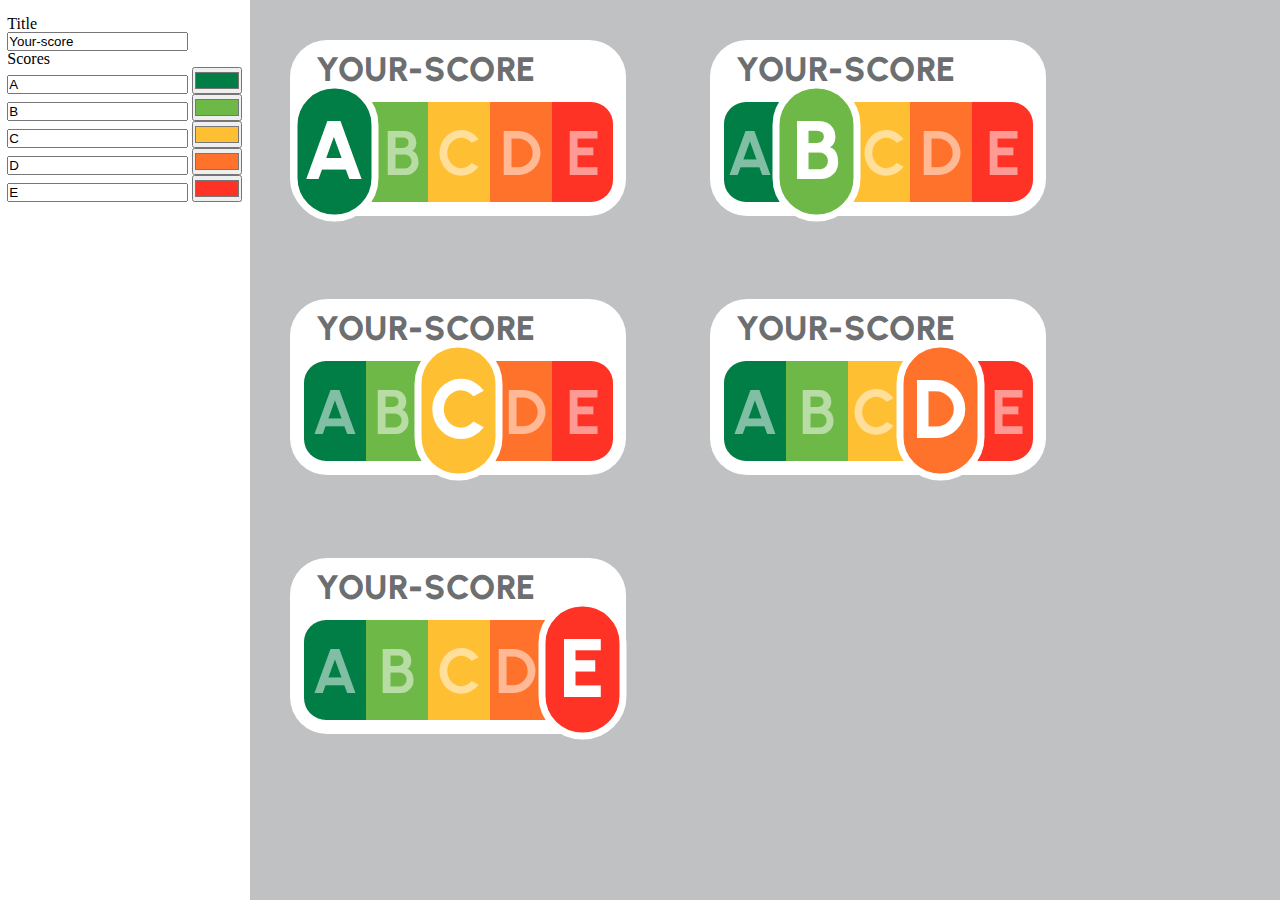
==== index.html @ 67f6fea9 "Add parameters" ====
<html>
  <head>
    <title>Your-score</title>
    <link rel="preconnect" href="https://fonts.googleapis.com" />
    <link rel="preconnect" href="https://fonts.gstatic.com" crossorigin />
    <link
      href="https://fonts.googleapis.com/css2?family=Urbanist:wght@700;800&display=swap"
      rel="stylesheet"
    />
    <style>
      * {
        line-height: 1;
        margin: 0;
        padding: 0;
      }

      body {
        display: flex;
        flex-direction: row;
      }

      #parameters {
        background-color: white;
        flex: 0 0 auto;
        padding: 1em 1ex;
      }

      #preview {
        background-color: rgb(191, 193, 195);
        flex: 1 1 auto;
      }

      #scores {
        list-style: none;
      }
    </style>
  </head>
  <body>
    <form id="parameters">
      <label for="caption">Title</label><br />
      <input type="text" name="caption" value="Your-score" /><br />

      <label>Scores</label>
      <ol id="scores">
        <li data-score="0">
          <input type="text" name="mark" value="A" />
          <input type="color" name="mark" value="#007e46" />
        </li>
        <li data-score="1">
          <input type="text" name="mark" value="B" />
          <input type="color" name="mark" value="#6eb848" />
        </li>
        <li data-score="2">
          <input type="text" name="mark" value="C" />
          <input type="color" name="mark" value="#ffbf32" />
        </li>
        <li data-score="3">
          <input type="text" name="mark" value="D" />
          <input type="color" name="mark" value="#ff722b" />
        </li>
        <li data-score="4">
          <input type="text" name="mark" value="E" />
          <input type="color" name="mark" value="#ff3226" />
        </li>
      </ol>
    </form>

    <div id="preview"></div>

    <template id="template">
      <svg width="416" height="256" viewBox="0 0 416 256">
        <style>
          .caption {
            fill: rgb(108, 110, 112);
            font: normal 800 34px/1 "Urbanist", sans-serif;
            letter-spacing: 0.6;
            text-transform: uppercase;
          }
          .main {
            overflow: visible;
          }
          .main .score {
            visibility: hidden;
          }
          .main .score.main {
            visibility: visible;
          }
          .score rect {
            height: 100;
            width: 62;
          }
          .score text {
            fill: white;
            fill-opacity: 0.5;
            font: normal 700 63px/1 "Urbanist", sans-serif;
            text-anchor: middle;
            text-transform: uppercase;
          }
          .score.main {
            clip-path: none;
          }
          .score.main rect {
            height: 133;
            border-radius: 40px;
            rx: 40;
            stroke: white;
            stroke-width: 7;
            transform: translate(-10px, -17px);
            width: 81;
          }
          .score.main text {
            fill-opacity: 1;
            font: normal 800 83px/1 "Urbanist", sans-serif;
            transform: translate(-1px, 4px);
          }
          .score.lower text {
            transform: translate(5px);
          }
          .score.upper text {
            transform: translate(-5px);
          }
          .s0 {
            fill: rgb(0, 126, 70);
          }
          .s1 {
            fill: rgb(110, 184, 72);
          }
          .s2 {
            fill: rgb(255, 191, 50);
          }
          .s3 {
            fill: rgb(255, 114, 43);
          }
          .s4 {
            fill: rgb(255, 50, 38);
          }
        </style>

        <rect
          x="40"
          y="40"
          width="336"
          height="176"
          rx="37"
          fill="rgba(255,255,255,1)"
        />

        <text x="66" y="81" class="caption">Your-score</text>

        <svg x="54" y="102" clip-path="url(#clipScores)">
          <clipPath id="clipScores" clipPathUnits="userSpaceOnUse">
            <rect x="0" y="0" width="309" height="100" rx="22" />
          </clipPath>
          <g class="score s0" transform="translate(0)">
            <rect />
            <text x="31" y="73">A</text>
          </g>
          <g class="score s1" transform="translate(62)">
            <rect />
            <text x="31" y="73">B</text>
          </g>
          <g class="score s2" transform="translate(124)">
            <rect />
            <text x="31" y="73">C</text>
          </g>
          <g class="score s3" transform="translate(186)">
            <rect />
            <text x="31" y="73">D</text>
          </g>
          <g class="score s4" transform="translate(248)">
            <rect />
            <text x="31" y="73">E</text>
          </g>
        </svg>

        <svg class="main" x="54" y="102">
          <g class="score s0" transform="translate(0)">
            <rect />
            <text x="31" y="73">A</text>
          </g>
          <g class="score s1" transform="translate(62)">
            <rect />
            <text x="31" y="73">B</text>
          </g>
          <g class="score s2" transform="translate(124)">
            <rect />
            <text dx="31" y="73">C</text>
          </g>
          <g class="score s3" transform="translate(186)">
            <rect />
            <text x="31" y="73">D</text>
          </g>
          <g class="score s4" transform="translate(248)">
            <rect />
            <text x="31" y="73">E</text>
          </g>
        </svg>
      </svg>
    </template>

    <script defer>
      const scores = {
        caption: "Your-score",
        length: 5,
        0: { mark: "A", color: "#007e46" },
        1: { mark: "B", color: "#6eb848" },
        2: { mark: "C", color: "#ffbf32" },
        3: { mark: "D", color: "#ff722b" },
        4: { mark: "E", color: "#ff3226" },
      }

      document.forms.parameters.elements.caption.addEventListener(
        "input",
        (event) => {
          const caption = event.target.value

          if (caption) {
            scores.caption = caption
            draw()
          }
        }
      )
      document.getElementById("scores").addEventListener("input", (event) => {
        const score = event.target.parentElement.dataset["score"]
        const name = event.target.name
        const value = event.target.value
        if (value) {
          scores[score][name] = value
          draw()
        }
      })

      function draw() {
        document.title = scores.caption

        const template = document.getElementById("template")
        const preview = document.getElementById("preview")

        for (
          let s = 0;
          s < Math.max(scores.length, preview.children.length);
          s++
        ) {
          const oldLabel = preview.children[s]
          const newLabel = template.content.cloneNode(true)

          if (!newLabel) {
            oldLabel.remove()
            break;
          }

          for (const element of newLabel.querySelectorAll(".caption"))
            element.textContent = scores.caption

          for (const mark of newLabel.querySelectorAll(`.score.s${s} text`))
            mark.textContent = String(scores[s].mark)[0]

          newLabel.querySelector(`.score.s${s - 1}`)?.classList.add("upper")
          newLabel.querySelector(`.main .score.s${s}`)?.classList.add("main")
          newLabel.querySelector(`.score.s${s + 1}`)?.classList.add("lower")

          if (oldLabel) oldLabel.replaceWith(newLabel)
          else preview.appendChild(newLabel)
        }
      }

      draw()
    </script>
  </body>
</html>
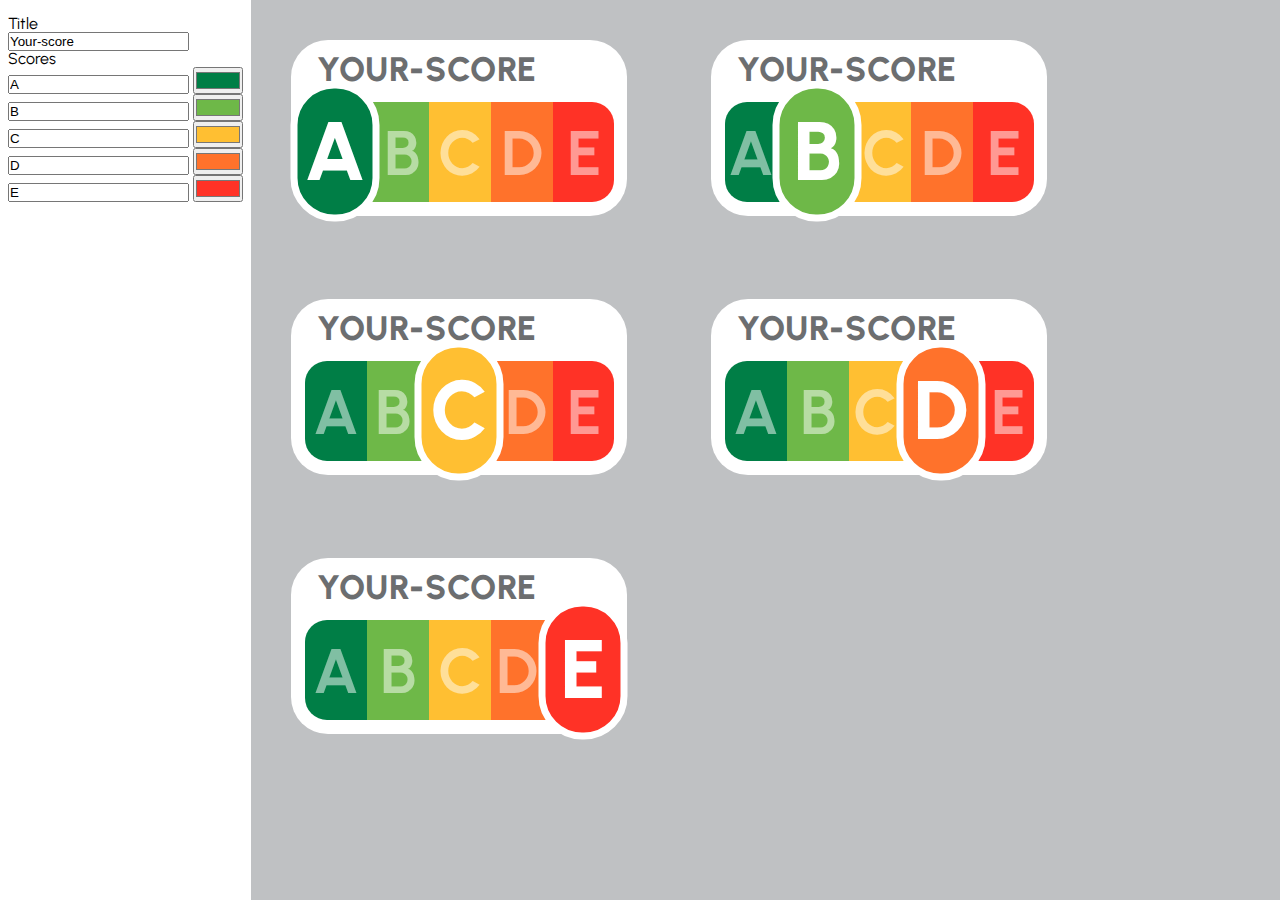
==== commit 9d080a7e: "Update letters and colors" ====
--- a/index.html
+++ b/index.html
@@ -17,6 +17,7 @@
       body {
         display: flex;
         flex-direction: row;
+        font-family: "Urbanist", sans-serif;
       }
 
       #parameters {
@@ -28,6 +29,7 @@
       #preview {
         background-color: rgb(191, 193, 195);
         flex: 1 1 auto;
+        overflow-y: auto;
       }
 
       #scores {
@@ -44,23 +46,23 @@
       <ol id="scores">
         <li data-score="0">
           <input type="text" name="mark" value="A" />
-          <input type="color" name="mark" value="#007e46" />
+          <input type="color" name="color" value="#007e46" />
         </li>
         <li data-score="1">
           <input type="text" name="mark" value="B" />
-          <input type="color" name="mark" value="#6eb848" />
+          <input type="color" name="color" value="#6eb848" />
         </li>
         <li data-score="2">
           <input type="text" name="mark" value="C" />
-          <input type="color" name="mark" value="#ffbf32" />
+          <input type="color" name="color" value="#ffbf32" />
         </li>
         <li data-score="3">
           <input type="text" name="mark" value="D" />
-          <input type="color" name="mark" value="#ff722b" />
+          <input type="color" name="color" value="#ff722b" />
         </li>
         <li data-score="4">
           <input type="text" name="mark" value="E" />
-          <input type="color" name="mark" value="#ff3226" />
+          <input type="color" name="color" value="#ff3226" />
         </li>
       </ol>
     </form>
@@ -105,16 +107,16 @@
             rx: 40;
             stroke: white;
             stroke-width: 7;
-            transform: translate(-10px, -17px);
-            width: 81;
+            transform: translate(-11px, -17px);
+            width: 82;
           }
           .score.main text {
             fill-opacity: 1;
             font: normal 800 83px/1 "Urbanist", sans-serif;
-            transform: translate(-1px, 4px);
+            transform: translate(-1px, 5px);
           }
           .score.lower text {
-            transform: translate(5px);
+            transform: translate(4px);
           }
           .score.upper text {
             transform: translate(-5px);
@@ -176,23 +178,23 @@
         <svg class="main" x="54" y="102">
           <g class="score s0" transform="translate(0)">
             <rect />
-            <text x="31" y="73">A</text>
+            <text x="31" y="73">M</text>
           </g>
           <g class="score s1" transform="translate(62)">
             <rect />
-            <text x="31" y="73">B</text>
+            <text x="31" y="73">W</text>
           </g>
           <g class="score s2" transform="translate(124)">
             <rect />
-            <text dx="31" y="73">C</text>
+            <text dx="31" y="73">X</text>
           </g>
           <g class="score s3" transform="translate(186)">
             <rect />
-            <text x="31" y="73">D</text>
+            <text x="31" y="73">Y</text>
           </g>
           <g class="score s4" transform="translate(248)">
             <rect />
-            <text x="31" y="73">E</text>
+            <text x="31" y="73">Z</text>
           </g>
         </svg>
       </svg>
@@ -209,6 +211,8 @@
         4: { mark: "E", color: "#ff3226" },
       }
 
+      document.addEventListener("DOMContentLoaded", draw)
+
       document.forms.parameters.elements.caption.addEventListener(
         "input",
         (event) => {
@@ -220,10 +224,12 @@
           }
         }
       )
+
       document.getElementById("scores").addEventListener("input", (event) => {
         const score = event.target.parentElement.dataset["score"]
         const name = event.target.name
         const value = event.target.value
+        console.log({ score, name, value })
         if (value) {
           scores[score][name] = value
           draw()
@@ -235,36 +241,55 @@
 
         const template = document.getElementById("template")
         const preview = document.getElementById("preview")
+        let oldLabel
+        let newLabel
 
         for (
           let s = 0;
           s < Math.max(scores.length, preview.children.length);
           s++
         ) {
-          const oldLabel = preview.children[s]
-          const newLabel = template.content.cloneNode(true)
-
+          oldLabel = preview.children[s]
+          newLabel = template.content.cloneNode(true)
+          if (noMoreLabels()) break
+          setScoreCaption()
+          setScoreLetters()
+          highlightMainScore(s)
+          addNewLabel()
+        }
+
+        function noMoreLabels() {
           if (!newLabel) {
             oldLabel.remove()
-            break;
-          }
-
+            return true
+          }
+        }
+
+        function setScoreCaption() {
           for (const element of newLabel.querySelectorAll(".caption"))
             element.textContent = scores.caption
-
-          for (const mark of newLabel.querySelectorAll(`.score.s${s} text`))
-            mark.textContent = String(scores[s].mark)[0]
-
+        }
+
+        function setScoreLetters() {
+          for (let s = 0; s < scores.length; s++) {
+            for (const mark of newLabel.querySelectorAll(`.score.s${s} text`))
+              mark.textContent = scores[s].mark[0]
+            for (const rect of newLabel.querySelectorAll(`.score.s${s} rect`))
+              rect.style.fill = scores[s].color
+          }
+        }
+
+        function highlightMainScore(s) {
           newLabel.querySelector(`.score.s${s - 1}`)?.classList.add("upper")
           newLabel.querySelector(`.main .score.s${s}`)?.classList.add("main")
           newLabel.querySelector(`.score.s${s + 1}`)?.classList.add("lower")
-
+        }
+
+        function addNewLabel() {
           if (oldLabel) oldLabel.replaceWith(newLabel)
           else preview.appendChild(newLabel)
         }
       }
-
-      draw()
     </script>
   </body>
 </html>
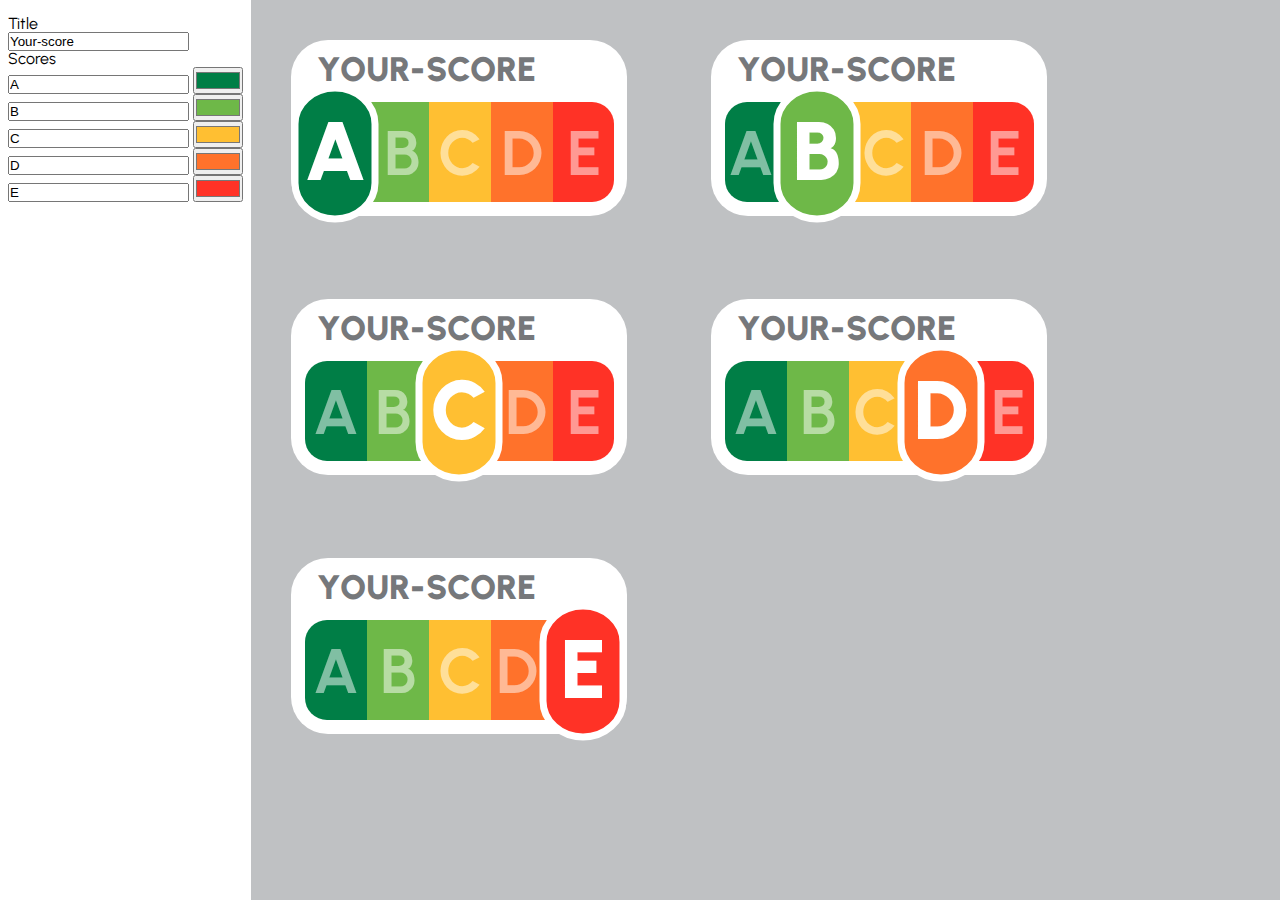
==== commit 92a27ed7: "Load and save from uri" ====
--- a/index.html
+++ b/index.html
@@ -4,7 +4,7 @@
     <link rel="preconnect" href="https://fonts.googleapis.com" />
     <link rel="preconnect" href="https://fonts.gstatic.com" crossorigin />
     <link
-      href="https://fonts.googleapis.com/css2?family=Urbanist:wght@700;800&display=swap"
+      href="https://fonts.googleapis.com/css2?family=Urbanist:wght@700;900&display=swap"
       rel="stylesheet"
     />
     <style>
@@ -73,8 +73,8 @@
       <svg width="416" height="256" viewBox="0 0 416 256">
         <style>
           .caption {
-            fill: rgb(108, 110, 112);
-            font: normal 800 34px/1 "Urbanist", sans-serif;
+            fill: rgb(118, 120, 123);
+            font: normal 900 34px/1 "Urbanist", sans-serif;
             letter-spacing: 0.6;
             text-transform: uppercase;
           }
@@ -102,17 +102,18 @@
             clip-path: none;
           }
           .score.main rect {
-            height: 133;
+            height: 131;
             border-radius: 40px;
             rx: 40;
+            ry: 36;
             stroke: white;
             stroke-width: 7;
-            transform: translate(-11px, -17px);
-            width: 82;
+            transform: translate(-10px, -14px);
+            width: 80;
           }
           .score.main text {
             fill-opacity: 1;
-            font: normal 800 83px/1 "Urbanist", sans-serif;
+            font: normal 900 83px/1 "Urbanist", sans-serif;
             transform: translate(-1px, 5px);
           }
           .score.lower text {
@@ -200,7 +201,7 @@
       </svg>
     </template>
 
-    <script defer>
+    <script>
       const scores = {
         caption: "Your-score",
         length: 5,
@@ -211,7 +212,11 @@
         4: { mark: "E", color: "#ff3226" },
       }
 
-      document.addEventListener("DOMContentLoaded", draw)
+      document.addEventListener("DOMContentLoaded", () => {
+        loadScores()
+        updateInputs()
+        drawLabels()
+      })
 
       document.forms.parameters.elements.caption.addEventListener(
         "input",
@@ -220,7 +225,7 @@
 
           if (caption) {
             scores.caption = caption
-            draw()
+            drawLabels()
           }
         }
       )
@@ -229,14 +234,15 @@
         const score = event.target.parentElement.dataset["score"]
         const name = event.target.name
         const value = event.target.value
-        console.log({ score, name, value })
+
         if (value) {
           scores[score][name] = value
-          draw()
+          drawLabels()
+          saveScores()
         }
       })
 
-      function draw() {
+      function drawLabels() {
         document.title = scores.caption
 
         const template = document.getElementById("template")
@@ -290,6 +296,40 @@
           else preview.appendChild(newLabel)
         }
       }
+
+      function saveScores() {
+        const params = []
+        for (let i = 0; i < scores.length; i++)
+          params.push(`${scores[i].mark}:${scores[i].color.replace(/^\#/, "")}`)
+        const state = `${encodeURIComponent(scores.caption)};${params.join(
+          ","
+        )}`
+        history.replaceState({}, undefined, `#${state}`)
+      }
+
+      function loadScores() {
+        const state = location.hash.replace(/^\#/, "")
+        if (!state) return
+
+        const [caption, params] = state.split(";")
+        scores.caption = caption
+        params.split(",").forEach((param, s) => {
+          const [mark, color] = param.split(":")
+          scores[s] = {
+            mark,
+            color: `#${color}`,
+          }
+          scores.length = s + 1
+        })
+      }
+
+      function updateInputs() {
+        document.forms.parameters.elements.caption.value = scores.caption
+        for (let s = 0; s < scores.length; s++) {
+          document.forms.parameters.elements.mark[s].value = scores[s].mark
+          document.forms.parameters.elements.color[s].value = scores[s].color
+        }
+      }
     </script>
   </body>
 </html>
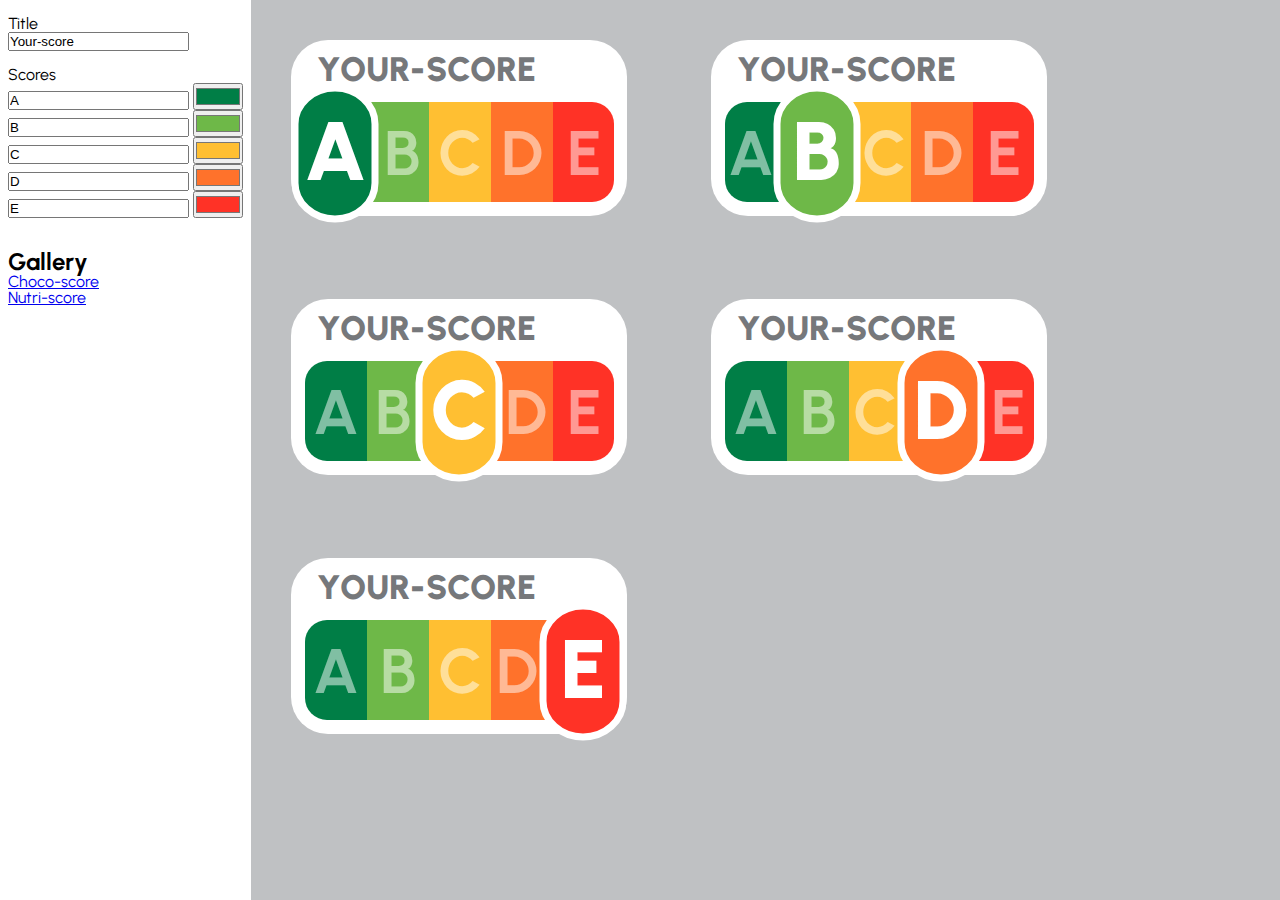
==== commit cba96f8a: "Add gallery" ====
--- a/index.html
+++ b/index.html
@@ -20,9 +20,12 @@
         font-family: "Urbanist", sans-serif;
       }
 
-      #parameters {
+      #sidebar {
         background-color: white;
+        display: flex;
         flex: 0 0 auto;
+        flex-direction: column;
+        gap: 2em;
         padding: 1em 1ex;
       }
 
@@ -38,34 +41,48 @@
     </style>
   </head>
   <body>
-    <form id="parameters">
-      <label for="caption">Title</label><br />
-      <input type="text" name="caption" value="Your-score" /><br />
-
-      <label>Scores</label>
-      <ol id="scores">
-        <li data-score="0">
-          <input type="text" name="mark" value="A" />
-          <input type="color" name="color" value="#007e46" />
-        </li>
-        <li data-score="1">
-          <input type="text" name="mark" value="B" />
-          <input type="color" name="color" value="#6eb848" />
-        </li>
-        <li data-score="2">
-          <input type="text" name="mark" value="C" />
-          <input type="color" name="color" value="#ffbf32" />
-        </li>
-        <li data-score="3">
-          <input type="text" name="mark" value="D" />
-          <input type="color" name="color" value="#ff722b" />
-        </li>
-        <li data-score="4">
-          <input type="text" name="mark" value="E" />
-          <input type="color" name="color" value="#ff3226" />
-        </li>
-      </ol>
-    </form>
+    <div id="sidebar">
+      <form name="parameters">
+        <label for="caption">Title</label><br />
+        <input type="text" name="caption" value="Your-score" /><br />
+        <br />
+        <label>Scores</label><br />
+        <ol id="scores">
+          <li data-score="0">
+            <input type="text" name="mark" value="A" />
+            <input type="color" name="color" value="#007e46" />
+          </li>
+          <li data-score="1">
+            <input type="text" name="mark" value="B" />
+            <input type="color" name="color" value="#6eb848" />
+          </li>
+          <li data-score="2">
+            <input type="text" name="mark" value="C" />
+            <input type="color" name="color" value="#ffbf32" />
+          </li>
+          <li data-score="3">
+            <input type="text" name="mark" value="D" />
+            <input type="color" name="color" value="#ff722b" />
+          </li>
+          <li data-score="4">
+            <input type="text" name="mark" value="E" />
+            <input type="color" name="color" value="#ff3226" />
+          </li>
+        </ol>
+      </form>
+
+      <div>
+        <h2>Gallery</h2>
+        <nav>
+          <a href="#Choco-score;5:481414,4:68322c,3:966f4f,2:ecb555,1:ffdd94"
+            >Choco-score</a
+          ><br />
+          <a href="#Nutri-score;A:007e46,B:6eb848,C:ffbf32,D:ff722b,E:ff3226"
+            >Nutri-score</a
+          ><br />
+        </nav>
+      </div>
+    </div>
 
     <div id="preview"></div>
 
@@ -212,11 +229,9 @@
         4: { mark: "E", color: "#ff3226" },
       }
 
-      document.addEventListener("DOMContentLoaded", () => {
-        loadScores()
-        updateInputs()
-        drawLabels()
-      })
+      addEventListener("hashchange", init)
+
+      document.addEventListener("DOMContentLoaded", init)
 
       document.forms.parameters.elements.caption.addEventListener(
         "input",
@@ -241,6 +256,12 @@
           saveScores()
         }
       })
+
+      function init() {
+        loadScores()
+        updateInputs()
+        drawLabels()
+      }
 
       function drawLabels() {
         document.title = scores.caption
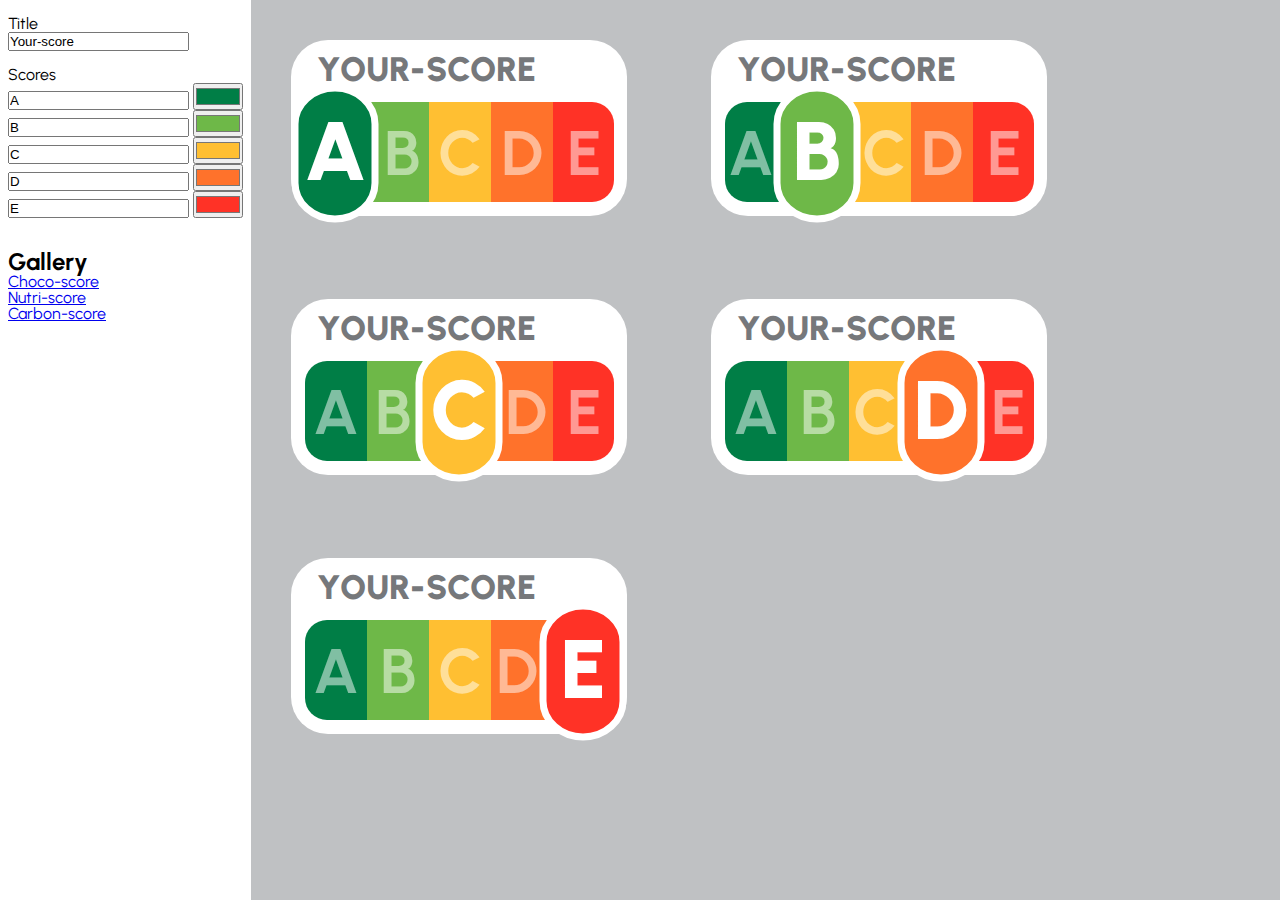
==== commit 91043ae5: "Add carbon-score to gallery" ====
--- a/index.html
+++ b/index.html
@@ -80,6 +80,7 @@
           <a href="#Nutri-score;A:007e46,B:6eb848,C:ffbf32,D:ff722b,E:ff3226"
             >Nutri-score</a
           ><br />
+          <a href="#Carbon-score;A:2080df,B:40bfbf,C:a3d2a3,D:988c81,E:43403d">Carbon-score</a></br>
         </nav>
       </div>
     </div>
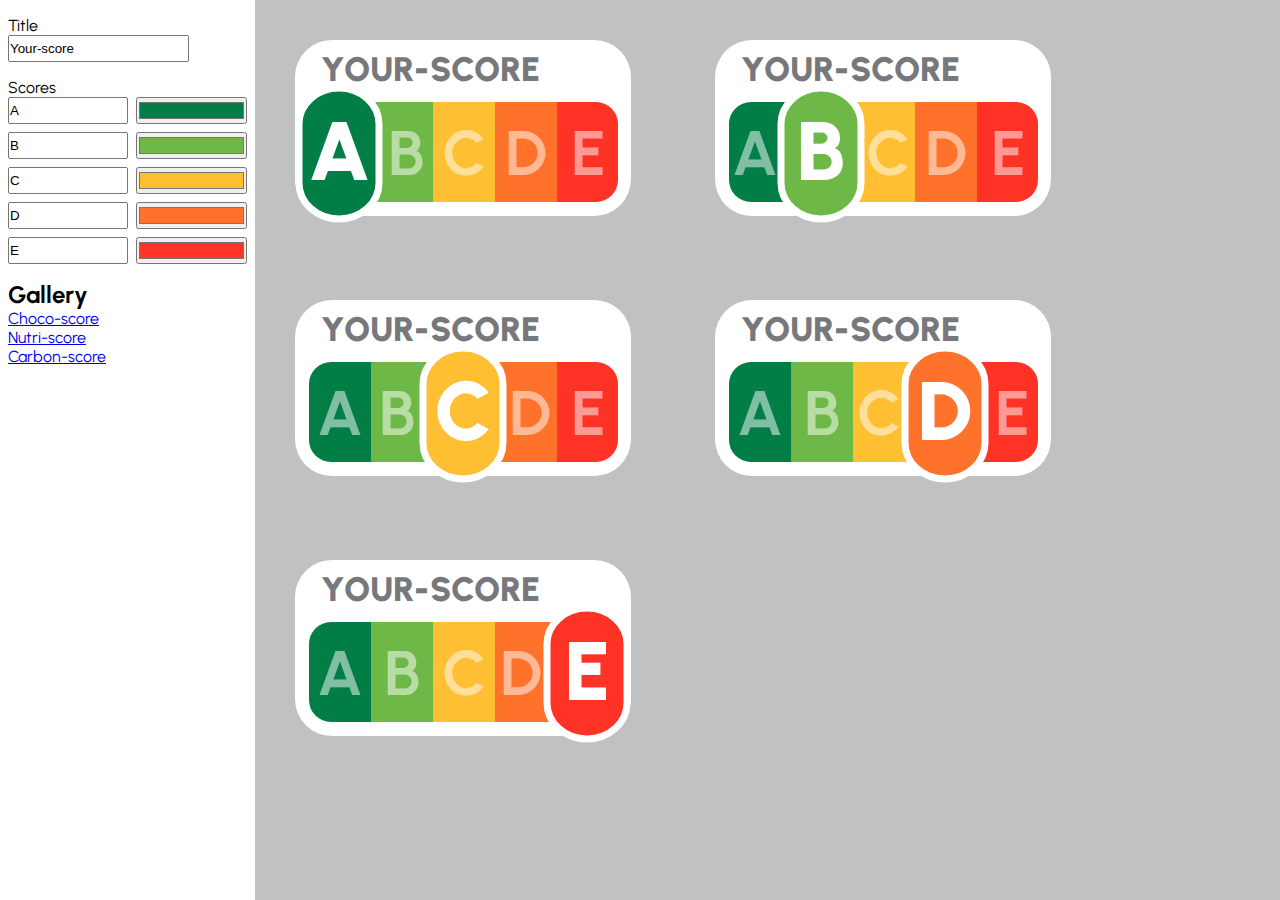
==== commit 1f6c17e3: "Add simple copy, download buttons" ====
--- a/index.html
+++ b/index.html
@@ -7,9 +7,9 @@
       href="https://fonts.googleapis.com/css2?family=Urbanist:wght@700;900&display=swap"
       rel="stylesheet"
     />
+    <link rel="stylesheet" href="https://fonts.googleapis.com/css2?family=Material+Symbols+Outlined:opsz,wght,FILL,GRAD@20..48,100..700,0..1,-50..200" />
     <style>
       * {
-        line-height: 1;
         margin: 0;
         padding: 0;
       }
@@ -20,58 +20,135 @@
         font-family: "Urbanist", sans-serif;
       }
 
+      .flex\:col {
+        display: flex;
+        flex-direction: column;
+        gap: 1em;
+      }
+
+      .flex\:row {
+        display: flex;
+        flex-direction: row;
+        gap: 1ex;
+      }
+      
+      .material-symbols-outlined {
+        font-variation-settings:
+        'FILL' 0,
+        'wght' 700,
+        'GRAD' 0,
+        'opsz' 24
+      }
+
       #sidebar {
         background-color: white;
-        display: flex;
         flex: 0 0 auto;
-        flex-direction: column;
-        gap: 2em;
         padding: 1em 1ex;
       }
 
-      #preview {
+      #configuration input {
+        box-sizing: border-box;
+        height: 27px;
+        vertical-align: middle;
+      }
+
+      #viewport {
         background-color: rgb(191, 193, 195);
         flex: 1 1 auto;
         overflow-y: auto;
-      }
-
-      #scores {
+        position: relative;
+      }
+
+      #preview svg {
+        cursor: context-menu;
+      }
+
+      #cursor {
+        background: transparent;
+        border: 10px solid rgba(0,0,0,0.4);
+        border-radius: 46px;
+        box-sizing: border-box;
+        margin: 30px;
+        position: absolute;
+        transition-property: left, top;
+        transition-duration: 150ms;
+        width: 406px;
+        height: 196px;
+      }
+      #cursor .toolbar {
+        align-items: stretch;
+        background: rgba(0,0,0,0.4);
+        background-blend-mode: color;
+        border-radius: 0 36px 36px 0;
+        bottom: 0;
+        display: flex;
+        flex: 1 1 auto;
+        flex-direction: column;
+        justify-content: space-evenly;
+        position: absolute;
+        right: 0;
+        top: 0;
+        width: 50px;
+      }
+      #cursor .toolbar > * {
+        color: white;
+        cursor: pointer;
+        text-align: center;
+      }
+      #cursor .toolbar > *:focus {
+        outline: none;
+      }
+
+      #scoreList {
+        display: flex;
+        flex-direction: column;
+        gap: 1ex;
         list-style: none;
+      }
+      #scoreList li > input {
+        flex: 1 1 50%;
+        max-width: 50%;
       }
     </style>
   </head>
   <body>
-    <div id="sidebar">
-      <form name="parameters">
-        <label for="caption">Title</label><br />
-        <input type="text" name="caption" value="Your-score" /><br />
-        <br />
-        <label>Scores</label><br />
-        <ol id="scores">
-          <li data-score="0">
-            <input type="text" name="mark" value="A" />
-            <input type="color" name="color" value="#007e46" />
-          </li>
-          <li data-score="1">
-            <input type="text" name="mark" value="B" />
-            <input type="color" name="color" value="#6eb848" />
-          </li>
-          <li data-score="2">
-            <input type="text" name="mark" value="C" />
-            <input type="color" name="color" value="#ffbf32" />
-          </li>
-          <li data-score="3">
-            <input type="text" name="mark" value="D" />
-            <input type="color" name="color" value="#ff722b" />
-          </li>
-          <li data-score="4">
-            <input type="text" name="mark" value="E" />
-            <input type="color" name="color" value="#ff3226" />
-          </li>
-        </ol>
-      </form>
-
-      <div>
+    <aside id="sidebar" class="flex:col">
+      <section id="configuration">
+        <form name="parameters" class="flex:col">
+          <div>
+            <label for="caption">Title</label>
+            <br />
+            <input type="text" name="caption" value="Your-score" />
+          </div>
+          <div>
+            <label>Scores</label><br />
+            <ol id="scoreList">
+              <li data-score="0" class="flex:row">
+                <input type="text" name="mark" minlength="1" maxlength="1" value="A" />
+                <input type="color" name="color" value="#007e46" />
+              </li>
+              <li data-score="1" class="flex:row">
+                <input type="text" name="mark" minlength="1" maxlength="1" value="B" />
+                <input type="color" name="color" value="#6eb848" />
+              </li>
+              <li data-score="2" class="flex:row">
+                <input type="text" name="mark" minlength="1" maxlength="1" value="C" />
+                <input type="color" name="color" value="#ffbf32" />
+              </li>
+              <li data-score="3" class="flex:row">
+                <input type="text" name="mark" minlength="1" maxlength="1" value="D" />
+                <input type="color" name="color" value="#ff722b" />
+              </li>
+              <li data-score="4" class="flex:row">
+                <input type="text" name="mark" minlength="1" maxlength="1" value="E" />
+                <input type="color" name="color" value="#ff3226" />
+              </li>
+            </ol>
+          </div>
+        </form>
+      </section>
+
+      <section id="gallery">
         <h2>Gallery</h2>
         <nav>
           <a href="#Choco-score;5:481414,4:68322c,3:966f4f,2:ecb555,1:ffdd94"
@@ -82,13 +159,23 @@
           ><br />
           <a href="#Carbon-score;A:2080df,B:40bfbf,C:a3d2a3,D:988c81,E:43403d">Carbon-score</a></br>
         </nav>
-      </div>
-    </div>
-
-    <div id="preview"></div>
+      </section>
+    </aside>
+
+    <main id="viewport">
+      <div id="preview"></div>
+      <dialog id="cursor">
+        <div class="toolbar">
+          <span class="material-symbols-outlined copy" title="Copy code">content_copy</span>
+          <a class="download" href="" download="label.svg" title="Download file">
+            <span class="material-symbols-outlined download">download</span>
+          </a>
+        </div>
+      </dialog>
+    </main>
 
     <template id="template">
-      <svg width="416" height="256" viewBox="0 0 416 256">
+      <svg width="416" height="256" viewBox="0 0 416 256" class="label">
         <style>
           .caption {
             fill: rgb(118, 120, 123);
@@ -230,7 +317,14 @@
         4: { mark: "E", color: "#ff3226" },
       }
 
+      let selectedImage = null
+      let selectedUrl = null
+
       addEventListener("hashchange", init)
+
+      window.addEventListener('resize', () => {
+        drawCursor()
+      })
 
       document.addEventListener("DOMContentLoaded", init)
 
@@ -246,7 +340,7 @@
         }
       )
 
-      document.getElementById("scores").addEventListener("input", (event) => {
+      scoreList.addEventListener("input", (event) => {
         const score = event.target.parentElement.dataset["score"]
         const name = event.target.name
         const value = event.target.value
@@ -258,13 +352,52 @@
         }
       })
 
+      preview.addEventListener("click", event => {
+        const image = event.target.closest('svg.label')
+        if (image) {
+          selectedImage = image
+          const file = new File([getSvgDocument(selectedImage)], "label.svg", {
+            type: "image/svg+xml"
+          })
+          if (selectedUrl) URL.revokeObjectURL(selectedUrl)
+          selectedUrl = URL.createObjectURL(file)
+          cursor.querySelector(".toolbar .download").href= selectedUrl
+          drawCursor()
+        }
+      })
+
+      cursor.querySelector(".toolbar .copy").addEventListener("click", () => {
+        const svg = getSvgDocument(selectedImage)
+        navigator.clipboard.writeText(svg)
+          .then(() => alert("Copied to clipboard!"))
+          .catch(console.error)
+      })
+
       function init() {
         loadScores()
         updateInputs()
         drawLabels()
       }
 
+      function getSvgDocument (image) {
+        return '<?xml version="1.0" standalone="no"?>\n'
+          + image.outerHTML
+      }
+
+      function drawCursor () {
+        const viewRect = viewport.getBoundingClientRect()
+        const imgRect = selectedImage.getBoundingClientRect()
+
+        const cursor = document.getElementById("cursor")
+        cursor.style.left = imgRect.left - viewRect.left + viewport.scrollLeft + 'px'
+        cursor.style.top = imgRect.top - viewRect.top + viewport.scrollTop + 'px'
+
+        cursor.show()
+      }
+
       function drawLabels() {
+        cursor.close()
+
         document.title = scores.caption
 
         const template = document.getElementById("template")
